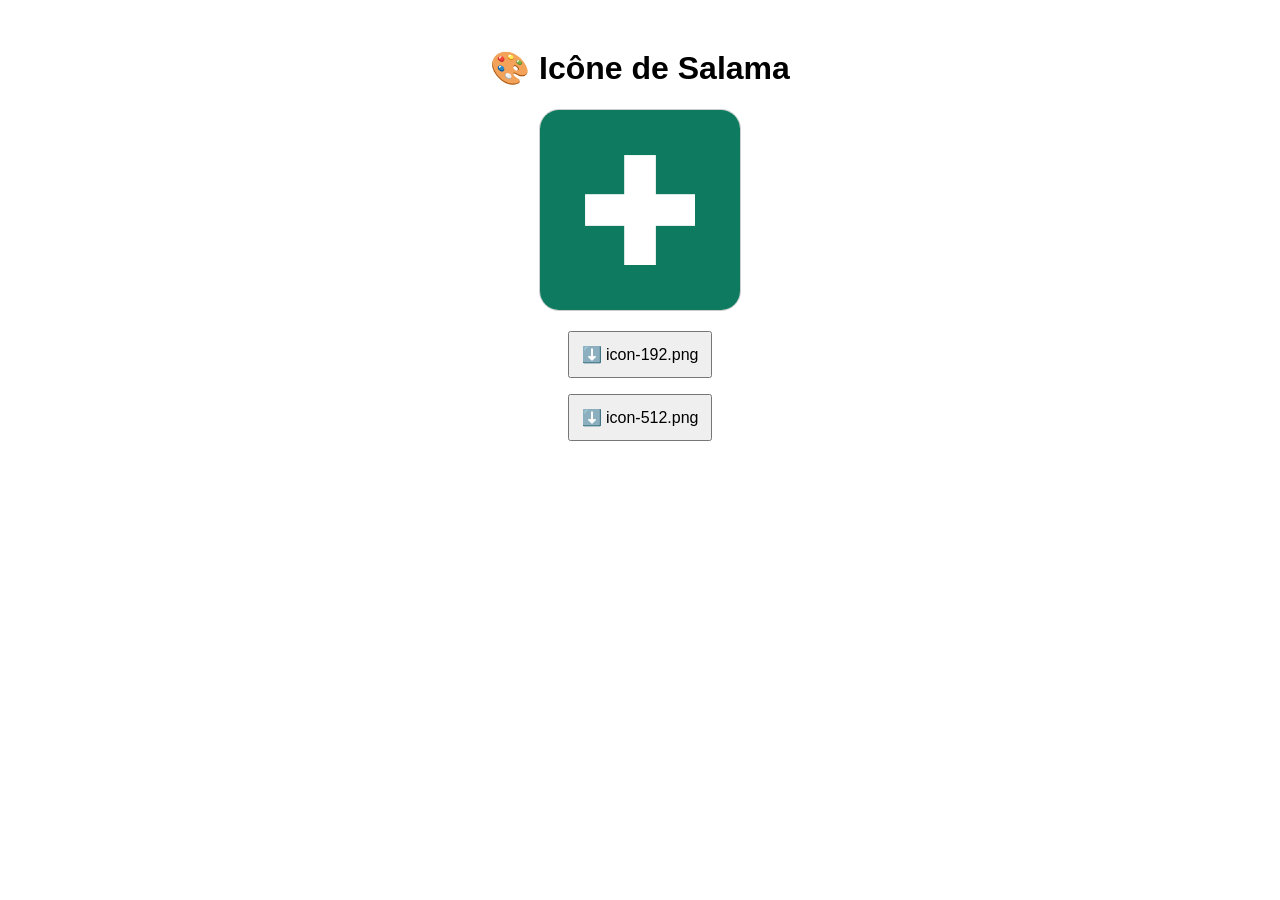
==== icones.html @ 00e3f03f "icones.html" ====
<!DOCTYPE html>
<html lang="fr">
<head>
  <meta charset="UTF-8">
  <meta name="viewport" content="width=device-width, initial-scale=1.0">
  <title>Icônes Salama</title>
</head>
<body style="font-family:sans-serif;text-align:center;padding:20px">
  <h1>🎨 Icône de Salama</h1>
  <canvas id="c" width="512" height="512" style="width:200px;height:200px;border:1px solid #ccc;border-radius:20px"></canvas>
  <p><button onclick="telecharger(192)" style="padding:12px;font-size:1rem">⬇️ icon-192.png</button></p>
  <p><button onclick="telecharger(512)" style="padding:12px;font-size:1rem">⬇️ icon-512.png</button></p>
  <script>
    const ctx = document.getElementById('c').getContext('2d');
    ctx.fillStyle = '#0e7a5f';
    ctx.fillRect(0, 0, 512, 512);
    ctx.fillStyle = '#ffffff';
    ctx.fillRect(216, 116, 80, 280);
    ctx.fillRect(116, 216, 280, 80);
    function telecharger(taille) {
      const tmp = document.createElement('canvas');
      tmp.width = tmp.height = taille;
      tmp.getContext('2d').drawImage(document.getElementById('c'), 0, 0, taille, taille);
      const a = document.createElement('a');
      a.download = 'icon-' + taille + '.png';
      a.href = tmp.toDataURL('image/png');
      a.click();
    }
  </script>
</body>
</html>
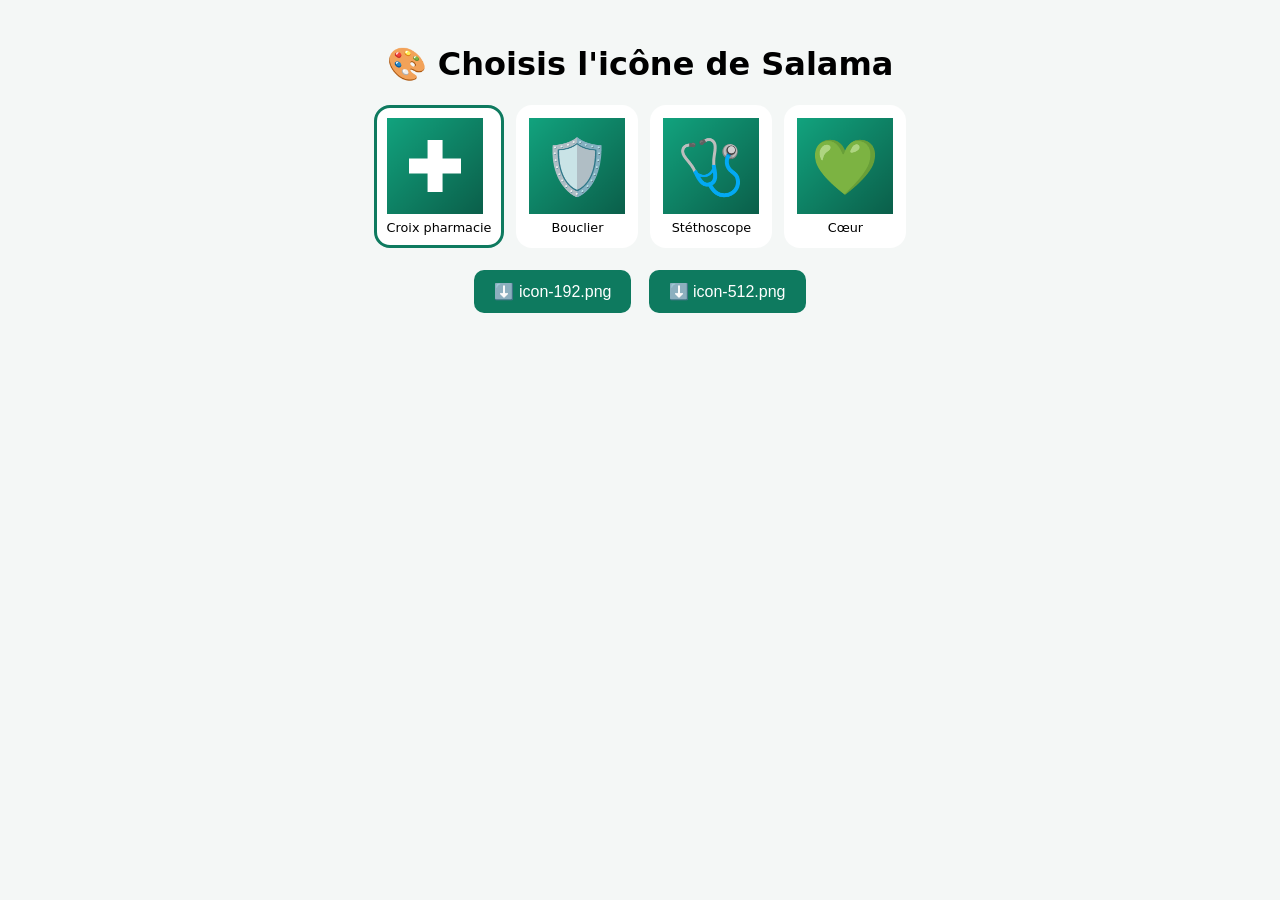
==== commit 30b43863: "icones.html" ====
--- a/icones.html
+++ b/icones.html
@@ -4,23 +4,83 @@
   <meta charset="UTF-8">
   <meta name="viewport" content="width=device-width, initial-scale=1.0">
   <title>Icônes Salama</title>
+  <style>
+    body { font-family: system-ui, sans-serif; text-align: center; padding: 16px; background: #f4f7f6; }
+    .choix { display: flex; flex-wrap: wrap; gap: 12px; justify-content: center; margin: 16px 0; }
+    .option { background: white; border: 3px solid transparent; border-radius: 16px; padding: 10px; cursor: pointer; }
+    .option.selectionne { border-color: #0e7a5f; }
+    .option canvas { width: 96px; height: 96px; display: block; }
+    .option span { font-size: 0.8rem; display: block; margin-top: 6px; }
+    .dl { padding: 12px 20px; font-size: 1rem; margin: 6px; background: #0e7a5f; color: white; border: none; border-radius: 10px; }
+  </style>
 </head>
-<body style="font-family:sans-serif;text-align:center;padding:20px">
-  <h1>🎨 Icône de Salama</h1>
-  <canvas id="c" width="512" height="512" style="width:200px;height:200px;border:1px solid #ccc;border-radius:20px"></canvas>
-  <p><button onclick="telecharger(192)" style="padding:12px;font-size:1rem">⬇️ icon-192.png</button></p>
-  <p><button onclick="telecharger(512)" style="padding:12px;font-size:1rem">⬇️ icon-512.png</button></p>
+<body>
+  <h1>🎨 Choisis l'icône de Salama</h1>
+  <div class="choix" id="choix"></div>
+  <p>
+    <button class="dl" onclick="telecharger(192)">⬇️ icon-192.png</button>
+    <button class="dl" onclick="telecharger(512)">⬇️ icon-512.png</button>
+  </p>
   <script>
-    const ctx = document.getElementById('c').getContext('2d');
-    ctx.fillStyle = '#0e7a5f';
-    ctx.fillRect(0, 0, 512, 512);
-    ctx.fillStyle = '#ffffff';
-    ctx.fillRect(216, 116, 80, 280);
-    ctx.fillRect(116, 216, 280, 80);
+    const T = 512;
+    let selection = 0;
+
+    function fond(ctx) {
+      const g = ctx.createLinearGradient(0, 0, T, T);
+      g.addColorStop(0, '#12a37e');
+      g.addColorStop(1, '#0b5f4a');
+      ctx.fillStyle = g;
+      ctx.fillRect(0, 0, T, T);
+    }
+    function croix(ctx) {
+      fond(ctx);
+      ctx.fillStyle = '#ffffff';
+      ctx.fillRect(216, 116, 80, 280);
+      ctx.fillRect(116, 216, 280, 80);
+    }
+    function avecEmoji(e) {
+      return function(ctx) {
+        fond(ctx);
+        ctx.font = '290px sans-serif';
+        ctx.textAlign = 'center';
+        ctx.textBaseline = 'middle';
+        ctx.fillText(e, T / 2, T / 2 + 25);
+      };
+    }
+
+    const designs = [
+      { nom: 'Croix pharmacie', dessiner: croix },
+      { nom: 'Bouclier', dessiner: avecEmoji('🛡️') },
+      { nom: 'Stéthoscope', dessiner: avecEmoji('🩺') },
+      { nom: 'Cœur', dessiner: avecEmoji('💚') }
+    ];
+
+    const conteneur = document.getElementById('choix');
+    designs.forEach((d, i) => {
+      const div = document.createElement('div');
+      div.className = 'option' + (i === 0 ? ' selectionne' : '');
+      const cv = document.createElement('canvas');
+      cv.width = cv.height = T;
+      d.dessiner(cv.getContext('2d'));
+      const label = document.createElement('span');
+      label.textContent = d.nom;
+      div.appendChild(cv);
+      div.appendChild(label);
+      div.onclick = () => {
+        selection = i;
+        document.querySelectorAll('.option').forEach(o => o.classList.remove('selectionne'));
+        div.classList.add('selectionne');
+      };
+      conteneur.appendChild(div);
+    });
+
     function telecharger(taille) {
+      const grand = document.createElement('canvas');
+      grand.width = grand.height = T;
+      designs[selection].dessiner(grand.getContext('2d'));
       const tmp = document.createElement('canvas');
       tmp.width = tmp.height = taille;
-      tmp.getContext('2d').drawImage(document.getElementById('c'), 0, 0, taille, taille);
+      tmp.getContext('2d').drawImage(grand, 0, 0, taille, taille);
       const a = document.createElement('a');
       a.download = 'icon-' + taille + '.png';
       a.href = tmp.toDataURL('image/png');
